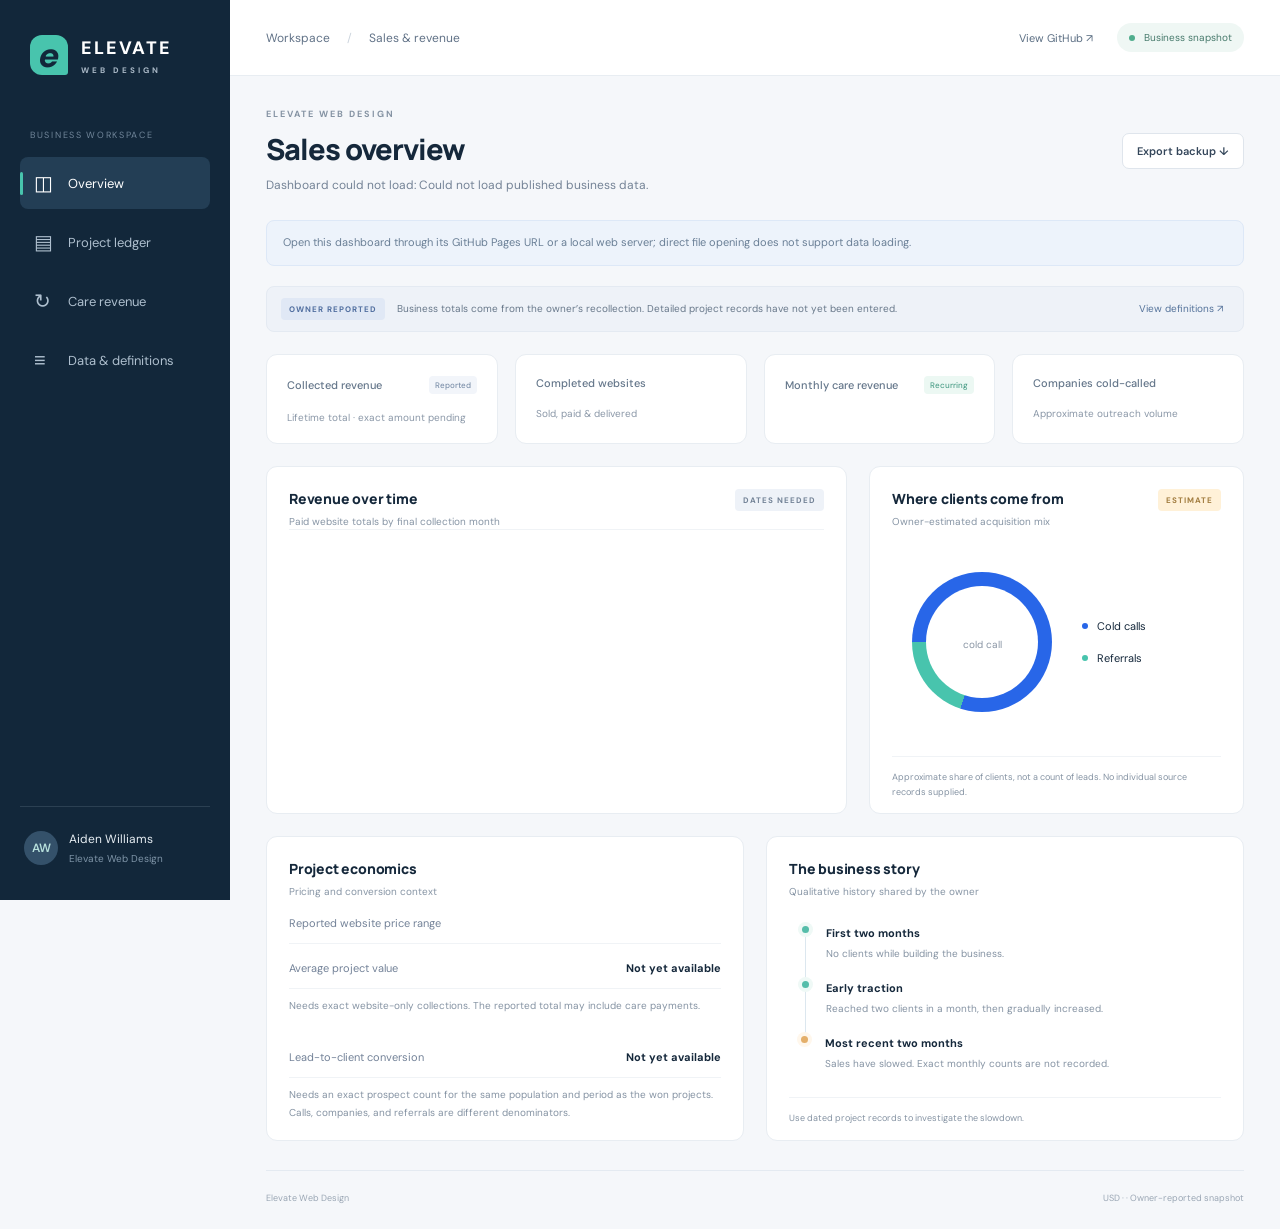
==== index.html @ 5a493f61 "Build Elevate sales dashboard with transparent business metrics" ====
<!doctype html>
<html lang="en"><head><meta charset="UTF-8"><meta name="viewport" content="width=device-width, initial-scale=1"><meta name="description" content="Elevate Web Design sales and revenue dashboard. Owner-reported business totals with a separate, locally stored project ledger."><title>Elevate — Sales & Revenue</title><link rel="stylesheet" href="styles.css"></head>
<body>
<aside class="sidebar"><a class="brand" href="#overview"><span class="brandmark">e</span><span>ELEVATE<small>WEB DESIGN</small></span></a><div class="workspace">BUSINESS WORKSPACE</div><nav aria-label="Dashboard navigation"><button class="nav active" data-page="overview"><span>◫</span> Overview</button><button class="nav" data-page="projects"><span>▤</span> Project ledger</button><button class="nav" data-page="care"><span>↻</span> Care revenue</button><button class="nav" data-page="method"><span>≡</span> Data & definitions</button></nav><div class="side-bottom"><div class="avatar">AW</div><div>Aiden Williams<small>Elevate Web Design</small></div></div></aside>
<main>
<header class="topbar"><span class="breadcrumb">Workspace <span>/</span> Sales & revenue</span><div class="top-actions"><a class="github" href="https://github.com/aidenwilliams888-123/elevate-sales-dashboard" target="_blank" rel="noopener">View GitHub ↗</a><span class="pill"><i></i> Business snapshot</span></div></header>
<div class="content"><div class="heading"><div><div class="eyebrow">ELEVATE WEB DESIGN</div><h1 id="page-title">Sales overview</h1><p id="page-subtitle">A clear view of the business you’re building.</p></div><div class="heading-actions"><span id="asof" class="date-label"></span><button class="button" id="export-backup">Export backup ↓</button></div></div>
<div id="storage-warning" class="notice" hidden></div><div id="local-banner" class="notice" hidden>Viewing your local edits. Other visitors still see the published business snapshot. Export a backup to keep or share your changes.</div>
<section id="overview" class="page">
<div class="evidence-strip"><span class="badge reported">OWNER REPORTED</span><span><span id="evidence-summary">Business totals come from the owner’s recollection. Detailed project records have not yet been entered.</span></span><button class="text-button" data-goto="method">View definitions ↗</button></div>
<div class="kpi-grid"><article class="kpi"><div class="kpi-label">Collected revenue <span class="tag">Reported</span></div><div class="kpi-value" id="reported-revenue"></div><div class="kpi-note">Lifetime total · exact amount pending</div></article><article class="kpi"><div class="kpi-label">Completed websites</div><div class="kpi-value" id="reported-projects"></div><div class="kpi-note">Sold, paid & delivered</div></article><article class="kpi"><div class="kpi-label">Monthly care revenue <span class="tag teal">Recurring</span></div><div class="kpi-value" id="mrr"></div><div class="kpi-note" id="care-note"></div></article><article class="kpi"><div class="kpi-label">Companies cold-called</div><div class="kpi-value" id="contacts"></div><div class="kpi-note">Approximate outreach volume</div></article></div>
<div class="overview-grid"><article class="panel trend-panel"><div class="panel-head"><div><h2>Revenue over time</h2><p>Paid website totals by final collection month</p></div><span class="badge" id="trend-badge">DATES NEEDED</span></div><div id="overview-trend"></div><div class="panel-foot" id="trend-foot"></div></article><article class="panel"><div class="panel-head"><div><h2>Where clients come from</h2><p>Owner-estimated acquisition mix</p></div><span class="badge estimated">ESTIMATE</span></div><div class="source-display"><div class="donut" id="donut"><div><strong id="cold-share"></strong><span>cold call</span></div></div><div class="legend"><div><i class="swatch blue"></i><span>Cold calls</span><strong id="cold-label"></strong></div><div><i class="swatch mint"></i><span>Referrals</span><strong id="ref-label"></strong></div></div></div><div class="panel-foot">Approximate share of clients, not a count of leads. No individual source records supplied.</div></article></div>
<div class="bottom-grid"><article class="panel"><div class="panel-head"><div><h2>Project economics</h2><p>Pricing and conversion context</p></div></div><div class="stat-row"><span>Reported website price range</span><strong id="price-range"></strong></div><div class="stat-row"><span>Average project value</span><strong>Not yet available</strong></div><p class="small-note">Needs exact website-only collections. The reported total may include care payments.</p><div class="stat-row"><span>Lead-to-client conversion</span><strong>Not yet available</strong></div><p class="small-note">Needs an exact prospect count for the same population and period as the won projects. Calls, companies, and referrals are different denominators.</p></article><article class="panel narrative"><div class="panel-head"><div><h2>The business story</h2><p>Qualitative history shared by the owner</p></div></div><div class="story"><div><span class="story-dot"></span><strong>First two months</strong><p>No clients while building the business.</p></div><div><span class="story-dot"></span><strong>Early traction</strong><p>Reached two clients in a month, then gradually increased.</p></div><div><span class="story-dot orange"></span><strong>Most recent two months</strong><p>Sales have slowed. Exact monthly counts are not recorded.</p></div></div><div class="panel-foot">Use dated project records to investigate the slowdown.</div></article></div>
</section>
<section id="projects" class="page" hidden><div class="notice">Your project ledger starts empty. Add real, anonymous records to unlock exact totals and trends. Entries are stored in this browser only.</div><div class="ledger-toolbar"><div class="filters"><label>Lead source<select id="source-filter"><option>All</option><option>Cold call</option><option>Referral</option><option>Other</option><option>Unknown</option></select></label><label>Collection year<select id="year-filter"><option>All</option></select></label></div><div><button class="button" id="export-csv">Export CSV ↓</button> <button class="button primary" id="add-project">+ Add project</button></div></div><div class="kpi-grid ledger-kpis"><article class="kpi"><div class="kpi-label">Entered projects</div><div class="kpi-value" id="ledger-count">0</div><div class="kpi-note">Current filters</div></article><article class="kpi"><div class="kpi-label">Website cash collected</div><div class="kpi-value" id="ledger-revenue">—</div><div class="kpi-note">Entered records only · excludes care</div></article><article class="kpi"><div class="kpi-label">Average entered project</div><div class="kpi-value" id="ledger-average">—</div><div class="kpi-note">Collected website revenue ÷ records</div></article><article class="kpi"><div class="kpi-label">Record coverage</div><div class="kpi-value" id="coverage">0 / 17</div><div class="kpi-note">All entered records / owner-reported sites</div></article></div><article class="panel"><div class="panel-head"><div><h2>Collection trend</h2><p>Entered records only · respects source and year filters</p></div></div><div id="ledger-trend"></div></article><article class="panel table-panel"><div class="panel-head"><div><h2>Completed project records</h2><p>One row per fully paid website · use anonymous labels</p></div><span id="record-count" class="badge">0 RECORDS</span></div><div class="table-scroll"><table><thead><tr><th>ID</th><th>Project</th><th>Collection date</th><th>Source</th><th class="number">Collected (USD)</th><th>Actions</th></tr></thead><tbody id="project-rows"></tbody></table></div><div id="empty-ledger" class="empty-ledger"><strong>Your actual records belong here.</strong><p>Start with a project you remember. Check its final payment date and amount before adding it.</p><button class="button primary" data-add>+ Add your first project</button></div></article></section>
<section id="care" class="page" hidden><div class="evidence-strip"><span class="badge reported">OWNER REPORTED</span><span><span id="care-evidence">Tenure is approximate; invoices and receipts have not been reconciled.</span></span></div><div class="kpi-grid"><article class="kpi"><div class="kpi-label">Active care customers</div><div class="kpi-value" id="care-customers"></div><div class="kpi-note">Reported active subscriptions</div></article><article class="kpi"><div class="kpi-label">Current monthly run rate</div><div class="kpi-value" id="care-mrr"></div><div class="kpi-note">Customers × monthly price</div></article><article class="kpi"><div class="kpi-label">Annualized run rate</div><div class="kpi-value" id="care-arr"></div><div class="kpi-note">Current MRR × 12 · not earned revenue</div></article><article class="kpi"><div class="kpi-label">Scheduled charges to date</div><div class="kpi-value" id="care-scheduled"></div><div class="kpi-note">Assumes stated months = billing periods</div></article></div><div class="bottom-grid"><article class="panel"><div class="panel-head"><div><h2>Care-plan cohorts</h2><p>Anonymous groups based on reported tenure</p></div></div><div class="table-scroll"><table><thead><tr><th>Group</th><th>Customers</th><th>Months</th><th class="number">Scheduled USD</th></tr></thead><tbody id="cohort-rows"></tbody></table></div><div class="panel-foot">No calendar start dates inferred. Scheduled = customers × reported months × monthly price, assuming no pauses, discounts, or missed billing periods.</div></article><article class="panel"><div class="panel-head"><div><h2>Recurring revenue, clearly defined</h2><p>Keep the run rate separate from collections</p></div></div><div class="definition"><h3>Monthly recurring revenue</h3><p>What current subscriptions would bill in one month at their stated price.</p><h3>Scheduled historical charges</h3><p>A calculation from your reported customer tenures. It is not proof of payments received.</p><h3>Cash collected</h3><p>Only payments actually received. Payment records are needed to confirm care collections and reconcile the lifetime total.</p></div></article></div></section>
<section id="method" class="page" hidden><div class="bottom-grid"><article class="panel"><div class="panel-head"><div><h2>Published baseline: what backs each number</h2><p>A transparent starting point for an interview</p></div></div><div class="definition"><h3>Owner-reported totals</h3><p>17 paid and completed sites, $26,000+ collected, $1,200–$2,000 website prices, and roughly over 1,000 companies called. These are recollections, not independently verified records.</p><h3>Owner estimates</h3><p>The approximate 80% cold-call / 20% referral mix is a share of clients. It does not establish exact counts or channel conversion rates.</p><h3>Calculated care metrics</h3><p>5 × $50 = $250/month; $250 × 12 = $3,000 annualized. (2 × 5 + 2 × 4 + 1 × 3) × $50 = $1,050 scheduled charges under the stated tenure convention.</p><h3>Missing details remain missing</h3><p>No invented client records, monthly revenue, exact average project value, or conversion rate. The ledger is an entry tool for reconstructing actual history.</p></div></article><article class="panel"><div class="panel-head"><div><h2>Your data, your copy</h2><p>No account, backend, or automatic CRM connection</p></div></div><div class="definition"><p>The published page contains only the approved aggregate snapshot. Project entries and edits save locally in this browser; they do not update GitHub or anyone else’s dashboard.</p><p>Export a JSON backup before clearing browser storage. Import it on another device to continue. A backup replaces the local copy only after validation.</p><p>Keep client names and payment details out of public commits. The GitHub README explains how to publish an updated anonymous snapshot.</p></div><div class="data-actions"><button class="button" id="import-button">Import JSON backup ↑</button><input type="file" id="import-file" accept=".json,application/json" hidden><button class="button" id="edit-snapshot">Edit business totals</button><button class="button" id="reset-button">Reset this browser</button></div></article></div><article class="panel interview"><span class="badge">INTERVIEW NOTES</span><h2>Explain what you built—and what the data supports.</h2><p>“This browser dashboard separates my reported business totals from detailed records. The current care plans calculate to $250 per month. I left historical trends and exact conversion unavailable until I reconstruct the underlying records. The project ledger then calculates cash collections, average project value, and monthly trends from those entries.”</p><p>This is a browser dashboard, not Power BI. The repository includes SQL reconciliation and a Power BI data model guide for building a native version later. Describe only the tools and work you have actually used.</p></article></section>
<footer>Elevate Web Design <span>USD · <span id="footer-date"></span> · Owner-reported snapshot</span></footer></div>
</main>
<dialog id="project-dialog"><form id="project-form"><div class="modal-head"><div><div class="eyebrow">ACTUAL PROJECT RECORD</div><h2 id="form-title">Add a completed website</h2></div><button type="button" class="icon-button" data-close="project-dialog" aria-label="Close project form">×</button></div><p class="small-note">Enter a fully paid project. Use its final collection date; installment-level cash timing needs a separate payment ledger.</p><label>Project ID<input name="id" required maxlength="80" placeholder="For example: EW-001"></label><label>Anonymous project label<input name="label" required maxlength="100" placeholder="For example: Local service website"></label><div class="form-grid"><label>Total website cash collected (USD)<input name="amount" type="number" min="0" max="1000000000" step="0.01" required></label><label>Final collection date<input name="date" type="date" required></label></div><label>Acquisition source<select name="source"><option>Cold call</option><option>Referral</option><option>Other</option><option>Unknown</option></select></label><p id="project-error" class="error" role="alert"></p><div class="modal-actions"><button type="button" class="button" data-close="project-dialog">Cancel</button><button type="submit" class="button primary">Save project</button></div></form></dialog>
<dialog id="snapshot-dialog"><form id="snapshot-form"><div class="modal-head"><h2>Edit reported business totals</h2><button type="button" class="icon-button" data-close="snapshot-dialog" aria-label="Close totals form">×</button></div><p class="small-note">Local edits only. Update the GitHub snapshot separately to publish them.</p><label>Snapshot date<input name="asOf" type="date" required></label><div class="form-grid"><label>Completed websites<input name="completedProjects" type="number" min="0" step="1" required></label><label>Reported collections lower bound (USD)<input name="collectedRevenueLowerBound" type="number" min="0" step="0.01" required></label><label>Lowest website price (USD)<input name="projectPriceMin" type="number" min="0" step="0.01" required></label><label>Highest website price (USD)<input name="projectPriceMax" type="number" min="0" step="0.01" required></label><label>Approx. companies called, lower bound<input name="coldCalledCompaniesLowerBound" type="number" min="0" step="1" required></label><label>Estimated clients from cold calls (%)<input name="coldShare" type="number" min="0" max="100" step="0.1" required></label><label>Monthly care price (USD)<input name="careMonthlyPrice" type="number" min="0" step="0.01" required></label></div><label>Care cohorts, one per line: customer count, months<textarea name="cohorts" rows="3" required></textarea></label><p id="snapshot-error" class="error" role="alert"></p><div class="modal-actions"><button type="button" class="button" data-close="snapshot-dialog">Cancel</button><button class="button primary" type="submit">Save locally</button></div></form></dialog>
<dialog id="confirm-dialog"><div class="modal-head"><h2 id="confirm-title"></h2></div><p id="confirm-description"></p><div class="modal-actions"><button class="button" id="confirm-cancel">Cancel</button><button class="button primary" id="confirm-ok">Continue</button></div></dialog>
<div id="toast" class="toast" role="status" hidden></div><script type="module" src="app.js"></script></body></html>
---- styles.css ----
@import url('https://fonts.googleapis.com/css2?family=DM+Sans:wght@400;500;600;700&family=Manrope:wght@400;500;600;700;800&display=swap');
:root{--ink:#15283b;--muted:#748396;--blue:#2866e8;--teal:#48c4ad;--line:#e8edf2;--bg:#f5f7fa}*{box-sizing:border-box}body{margin:0;background:var(--bg);color:var(--ink);font-family:'DM Sans',Arial,sans-serif;font-size:14px}button,input,select,textarea{font:inherit}button,a,input,select,textarea{outline-offset:4px}button{cursor:pointer}a{color:inherit;text-decoration:none}button{transition:background .15s,transform .15s}button:hover{filter:brightness(.97)}[hidden]{display:none!important}.sidebar{position:fixed;inset:0 auto 0 0;width:230px;background:#12273a;color:#afbdc9;padding:35px 20px;display:flex;flex-direction:column}.brand{display:flex;align-items:center;gap:13px;color:white;font-size:18px;letter-spacing:2px;font-weight:800;padding:0 10px}.brandmark{width:38px;height:40px;background:#48c4ad;border-radius:12px 12px 3px 12px;display:grid;place-items:center;font-size:35px;font-style:italic;line-height:1;color:#12273a;letter-spacing:-3px;padding-right:4px}.brand small{display:block;font-size:8px;letter-spacing:3px;color:#a8b7c5;margin-top:5px}.workspace{font-size:9px;letter-spacing:1.7px;margin:54px 10px 16px;color:#71869a}.nav{display:flex;gap:12px;align-items:center;width:100%;border:0;text-align:left;background:none;color:#aebfce;border-radius:8px;padding:13px 14px;font-size:13px;margin-bottom:7px}.nav span{font-size:20px;width:22px}.nav.active{background:#233e55;color:#fff}.nav.active:before{content:'';position:absolute;width:3px;height:23px;border-radius:3px;background:var(--teal);left:20px}.side-bottom{margin-top:auto;border-top:1px solid #2b4052;padding:24px 4px 0;display:flex;gap:11px;align-items:center;color:#e6edf2;font-size:12px}.side-bottom small{display:block;color:#7f95a8;font-size:10px;margin-top:5px}.avatar{background:#34516a;color:#b6dfdb;border-radius:50%;width:34px;height:34px;display:grid;place-items:center;font-weight:600}main{margin-left:230px}.topbar{height:76px;background:#fff;border-bottom:1px solid var(--line);padding:0 36px;display:flex;align-items:center;justify-content:space-between}.breadcrumb{font-size:12px;color:#617287}.breadcrumb span{margin:0 14px;color:#ccd4dd}.top-actions{display:flex;align-items:center;gap:24px}.github{font-size:11px;color:#5b6e83}.pill{font-size:10px;background:#eff7f4;padding:8px 12px;border-radius:20px;color:#477a6c}.pill i{display:inline-block;width:6px;height:6px;background:#50ad8d;border-radius:50%;margin-right:6px}.content{max-width:1600px;margin:auto;padding:32px 36px 0}.heading{display:flex;align-items:center;justify-content:space-between;margin-bottom:27px;gap:20px}.eyebrow{font-size:9px;font-weight:700;letter-spacing:2px;color:#8593a3;margin-bottom:9px}h1,h2,h3{font-family:Manrope,Arial,sans-serif;margin:0}h1{font-size:29px;letter-spacing:-1px;font-weight:800}.heading p{margin:8px 0 0;color:var(--muted);font-size:12px}.heading-actions{display:flex;gap:15px;align-items:center}.date-label{font-size:10px;color:#7f8da0}.button{border:1px solid #dfe5ec;border-radius:7px;background:#fff;color:#34465a;font-size:11px;font-weight:600;padding:10px 14px;white-space:nowrap}.button.primary{background:var(--blue);color:#fff;border-color:var(--blue)}.evidence-strip{display:flex;align-items:center;gap:12px;margin-bottom:22px;padding:11px 14px;background:#eef2f8;border:1px solid #e4eaf2;border-radius:8px;color:#68788a;font-size:10px}.badge{font-size:8px;font-weight:700;letter-spacing:1px;white-space:nowrap;background:#eef2f8;padding:6px 8px;border-radius:4px;color:#728296}.reported{background:#e0e8f5;color:#506e9f}.estimated{background:#fff1d8;color:#a17c3f}.text-button{border:0;background:none;color:#54729a;font-size:10px;white-space:nowrap;margin-left:auto}.kpi-grid{display:grid;grid-template-columns:repeat(4,minmax(0,1fr));gap:17px;margin-bottom:22px}.kpi{background:#fff;border:1px solid var(--line);border-radius:11px;padding:21px 20px 18px;min-width:0}.kpi-label{color:#64768a;font-size:11px;font-weight:500;display:flex;align-items:center;justify-content:space-between;gap:6px}.tag{background:#f2f5fa;color:#7b8fa9;font-size:8px;padding:4px 6px;border-radius:4px}.tag.teal{background:#ecf8f3;color:#4e9f89}.kpi-value{font-family:Manrope,Arial,sans-serif;font-size:32px;font-weight:800;letter-spacing:-1px;margin:16px 0 9px;line-height:1.2}.kpi-note{color:#8a97a7;font-size:10px;line-height:1.5}.overview-grid{display:grid;grid-template-columns:1.55fr 1fr;gap:22px;margin-bottom:22px}.bottom-grid{display:grid;grid-template-columns:1fr 1fr;gap:22px;margin-bottom:22px}.panel{background:#fff;border:1px solid var(--line);border-radius:11px;overflow:hidden;margin-bottom:22px}.overview-grid .panel,.bottom-grid .panel{margin-bottom:0}.panel-head{padding:22px 22px 0;display:flex;align-items:flex-start;justify-content:space-between;gap:10px}h2{font-size:14px;font-weight:800;letter-spacing:-.2px}.panel-head p{font-size:10px;color:#8694a4;margin:6px 0 0;line-height:1.5}.panel-foot{font-size:9px;color:#8593a3;line-height:1.7;border-top:1px solid #f0f3f6;margin:0 22px;padding:13px 0}.trend-empty{margin:20px 22px 18px;min-height:170px;border-radius:7px;border:1px dashed #dfe7ee;display:flex;flex-direction:column;align-items:center;justify-content:center;text-align:center;background:repeating-linear-gradient(0deg,#fbfcfe,#fbfcfe 41px,#f0f3f7 42px,#fbfcfe 43px);padding:25px}.chart-symbol{font-size:25px;color:#a5bad3;background:#edf3fb;border:1px solid #e0eaf6;border-radius:8px;width:44px;height:40px;display:grid;place-items:center;margin-bottom:13px}.trend-empty strong{font-size:12px;font-weight:600}.trend-empty p{max-width:320px;line-height:1.7;font-size:10px;color:#8a99aa;margin:8px 0 10px}.source-display{display:flex;align-items:center;justify-content:center;gap:30px;min-height:227px;padding:15px 22px}.donut{width:140px;height:140px;border-radius:50%;display:grid;place-items:center;background:conic-gradient(var(--blue) 0 80%,var(--teal) 80% 100%);transform:rotate(-90deg)}.donut>div{width:112px;height:112px;border-radius:50%;background:#fff;display:flex;flex-direction:column;align-items:center;justify-content:center;transform:rotate(90deg)}.donut strong{font-family:Manrope,Arial,sans-serif;font-size:27px;letter-spacing:-1px}.donut span{font-size:10px;color:#8995a4;margin-top:4px}.legend{min-width:120px;font-size:11px}.legend>div{display:grid;grid-template-columns:7px 1fr auto;gap:8px;align-items:center;margin:18px 0}.legend strong{margin-left:10px;font-size:11px}.swatch{display:block;width:6px;height:6px;border-radius:50%}.blue{background:var(--blue)}.mint{background:var(--teal)}.stat-row{display:flex;justify-content:space-between;align-items:center;gap:15px;margin:0 22px;padding:17px 0 13px;border-bottom:1px solid #f0f3f6;font-size:11px}.stat-row:first-of-type{margin-top:13px}.stat-row span{color:#738298}.stat-row strong{font-size:11px;white-space:nowrap}.small-note{font-size:10px;line-height:1.8;color:#8593a3;margin:8px 22px 18px}.story{padding:24px 24px 9px 38px}.story>div{position:relative;padding:0 0 16px 20px;border-left:1px solid #dce7ef}.story>div:last-child{border:0}.story-dot{position:absolute;left:-4px;top:3px;width:7px;height:7px;border-radius:50%;background:#56bdaa;box-shadow:0 0 0 4px #eff9f6}.story-dot.orange{background:#e4af6a;box-shadow:0 0 0 4px #fff7ec}.story strong{font-size:11px}.story p{font-size:10px;color:#8593a3;line-height:1.6;margin:5px 0 0}footer{display:flex;justify-content:space-between;gap:15px;font-size:9px;color:#9aa6b4;border-top:1px solid #e4eaf1;padding:21px 0 25px;margin-top:29px}.notice{font-size:11px;line-height:1.8;color:#6a7f96;background:#edf3fb;border:1px solid #dde8f7;padding:12px 16px;border-radius:8px;margin-bottom:20px}.ledger-toolbar{display:flex;justify-content:space-between;align-items:flex-end;gap:20px;margin-bottom:20px}.filters{display:flex;gap:12px}label{display:block;font-size:11px;color:#63758a;margin:0 0 16px}input,select,textarea{display:block;border:1px solid #dce3ec;border-radius:6px;background:#fff;color:#23384c;padding:10px 11px;width:100%;margin-top:7px;font-size:12px}textarea{resize:vertical}.filters label{margin:0;min-width:130px}.filters select{padding:8px 30px 8px 10px}.table-scroll{overflow:auto}table{border-collapse:collapse;width:100%;text-align:left;font-size:11px}th{font-size:9px;letter-spacing:.4px;font-weight:600;color:#8292a4;background:#f8fafc;padding:13px 22px;white-space:nowrap}td{padding:15px 22px;border-bottom:1px solid var(--line);white-space:nowrap}td.number,th.number{text-align:right}.table-panel table{margin-top:20px}.empty-ledger{text-align:center;padding:35px 20px 40px}.empty-ledger strong{font-size:13px}.empty-ledger p{font-size:11px;color:var(--muted);margin:10px auto 20px;max-width:450px;line-height:1.7}.row-button{background:none;border:0;color:#57759b;font-size:10px;padding:4px}.row-button.remove{color:#a66e6e}.definition{padding:8px 22px 14px}.definition h3{font-size:11px;margin-top:18px}.definition p{font-size:11px;color:#7b8c9d;line-height:1.9;margin:7px 0 12px}.data-actions{display:flex;flex-wrap:wrap;gap:9px;padding:0 22px 22px}.interview{padding:24px}.interview h2{margin-top:15px}.interview p{font-size:12px;color:#72849a;line-height:1.9;max-width:950px}.chart{padding:20px 22px 15px}.chart svg{width:100%;height:210px;display:block}.chart-notice{font-size:9px;color:#8796a6;margin-top:8px}.chart-label{fill:#8492a3;font-size:10px;font-family:Arial,sans-serif}dialog{border:1px solid var(--line);border-radius:13px;padding:26px;max-width:580px;width:calc(100% - 32px);color:var(--ink);box-shadow:0 20px 80px #10203033}dialog::backdrop{background:#0e253988;backdrop-filter:blur(3px)}.modal-head{display:flex;align-items:flex-start;justify-content:space-between;gap:15px;margin-bottom:18px}.modal-head h2{font-size:19px}.icon-button{background:none;border:0;font-size:25px;color:#8392a3;padding:0 3px}.form-grid{display:grid;grid-template-columns:1fr 1fr;gap:15px}.modal-actions{display:flex;gap:10px;justify-content:flex-end;margin-top:20px}.error{color:#b34d4d;font-size:11px;line-height:1.6}.toast{position:fixed;bottom:24px;left:50%;transform:translateX(-50%);z-index:10;max-width:90vw;background:#152c40;color:#fff;padding:13px 20px;border-radius:8px;font-size:12px;box-shadow:0 6px 30px #12273a22}#confirm-description{font-size:12px;color:var(--muted);line-height:1.8}
@media(min-width:1500px){.content{padding-left:45px;padding-right:45px}.kpi-value{font-size:38px}.source-display{gap:45px}.donut{width:154px;height:154px}.donut>div{width:126px;height:126px}}
@media(max-width:1200px){.sidebar{width:195px;padding-left:13px;padding-right:13px}.nav.active:before{left:13px}main{margin-left:195px}.content{padding:26px 24px 0}.topbar{padding:0 24px}.kpi{padding:18px 15px}.kpi-value{font-size:27px}.source-display{gap:15px}.donut{width:120px;height:120px;flex-shrink:0}.donut>div{width:96px;height:96px}.legend{min-width:100px;font-size:10px}.heading-actions{flex-direction:column;align-items:flex-end;gap:9px}.evidence-strip{line-height:1.6}.tag{display:none}}
@media(max-width:950px){.sidebar{width:175px}.brand{font-size:15px;gap:8px;padding:0 3px}.brandmark{width:32px;height:34px}.nav{font-size:11px;padding:12px 9px;gap:6px}.workspace{font-size:8px;margin-left:4px}main{margin-left:175px}.kpi-grid{grid-template-columns:repeat(2,minmax(0,1fr))}.overview-grid,.bottom-grid{grid-template-columns:1fr}.source-display{min-height:205px;gap:45px}.heading h1{font-size:25px}.top-actions{gap:12px}.github{font-size:10px}.pill{display:none}}
@media(max-width:620px){.sidebar{position:static;width:auto;padding:16px;flex-direction:row;flex-wrap:wrap;gap:18px;align-items:center}.brand{font-size:13px}.brand small{font-size:7px}.brandmark{width:29px;height:30px;font-size:29px}.workspace,.side-bottom{display:none}.sidebar nav{display:grid;grid-template-columns:repeat(4,1fr);width:100%;gap:5px}.nav{display:block;text-align:center;margin:0;padding:9px 3px;font-size:9px}.nav span{display:none}.nav.active:before{display:none}main{margin:0}.topbar{height:48px;padding:0 16px}.breadcrumb{font-size:10px}.github{font-size:9px}.content{padding:22px 16px 0}.heading{align-items:flex-start;margin-bottom:19px;gap:10px}.heading h1{font-size:24px}.heading p{font-size:10px;max-width:180px;line-height:1.6}.eyebrow{font-size:8px}.heading-actions{gap:7px}.date-label{font-size:8px}.heading-actions .button{font-size:9px;padding:8px}.evidence-strip{flex-wrap:wrap;gap:8px;padding:11px;font-size:9px}.evidence-strip .text-button{margin-left:0}.kpi-grid{gap:10px}.kpi{padding:16px 12px}.kpi-label{font-size:10px}.kpi-value{font-size:28px;margin-top:13px}.kpi-note{font-size:9px}.panel-head{padding:19px 17px 0}.panel-head h2{font-size:13px}.panel-head p{font-size:9px}.panel-foot{margin:0 17px;font-size:9px}.source-display{gap:30px}.ledger-toolbar{align-items:stretch;flex-direction:column;gap:15px}.filters{width:100%}.filters label{width:50%;min-width:0}.form-grid{grid-template-columns:1fr;gap:0}.stat-row{margin:0 17px;font-size:10px}.stat-row strong{font-size:10px}.small-note{margin-left:17px;margin-right:17px}footer{font-size:8px;line-height:1.6}footer span{max-width:160px;text-align:right}.chart svg{height:190px}.notice{font-size:10px}}
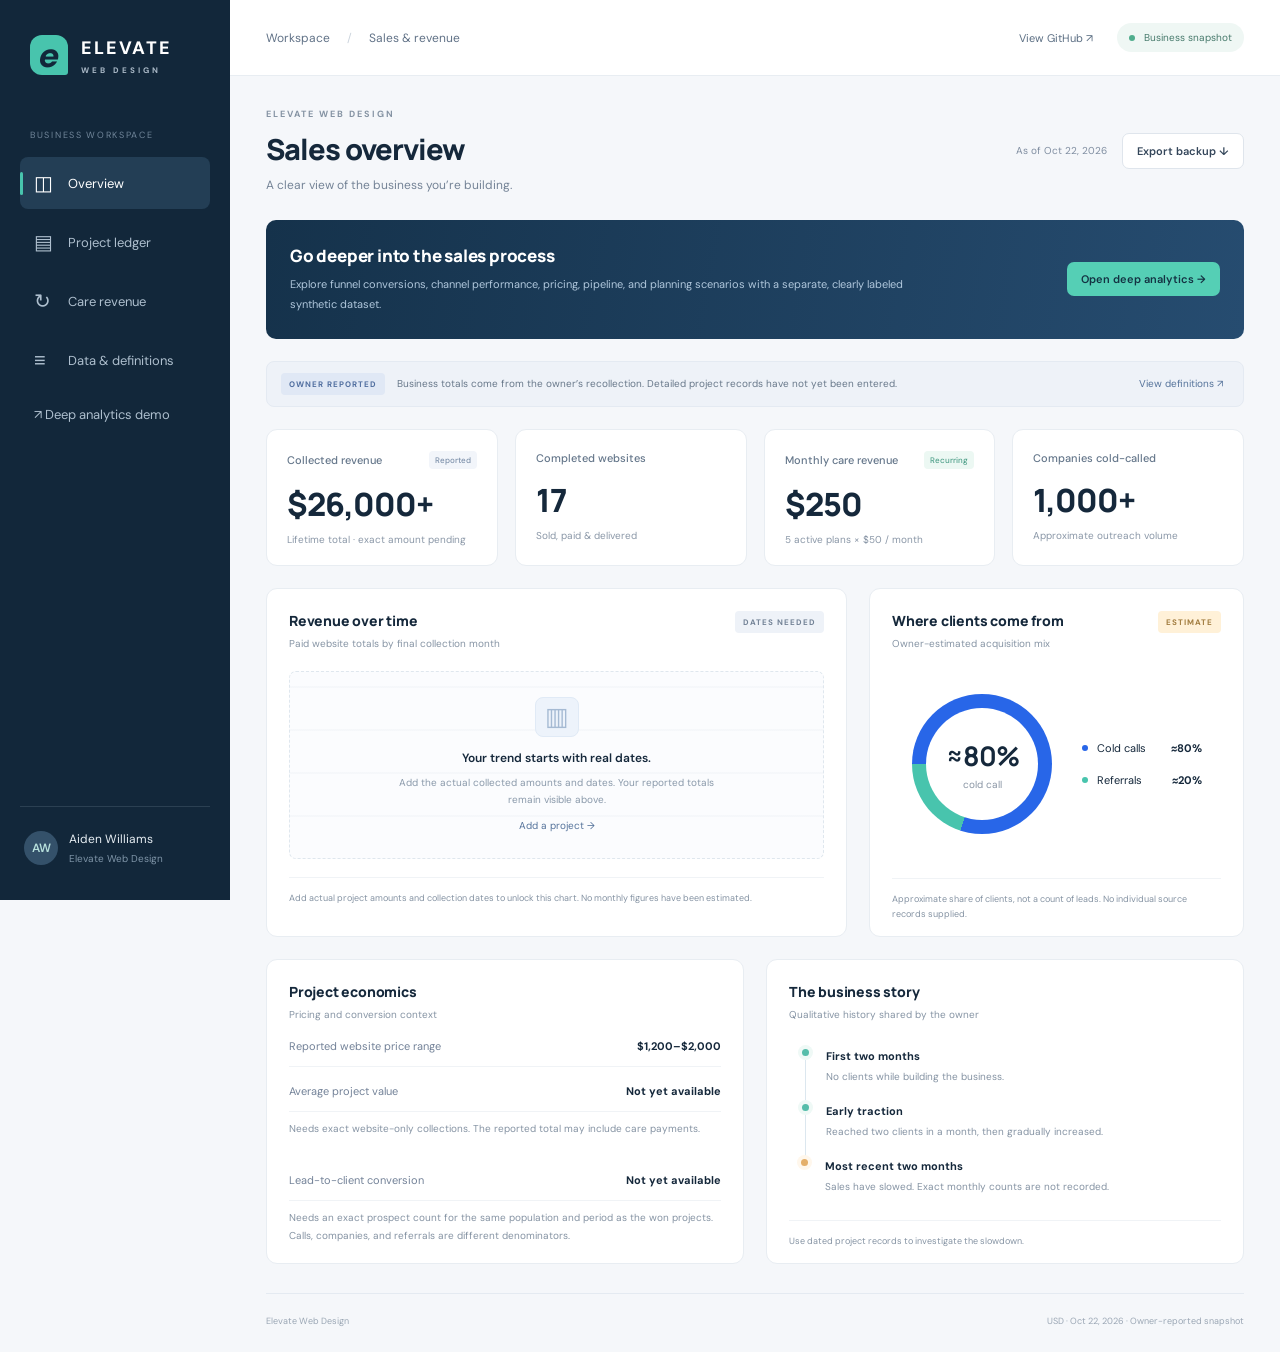
==== commit 9e66ab22: "Add deep analytics demo: funnel conversions, channel trends, pipeline and scenarios" ====
--- a/index.html
+++ b/index.html
@@ -1,12 +1,12 @@
 <!doctype html>
-<html lang="en"><head><meta charset="UTF-8"><meta name="viewport" content="width=device-width, initial-scale=1"><meta name="description" content="Elevate Web Design sales and revenue dashboard. Owner-reported business totals with a separate, locally stored project ledger."><title>Elevate — Sales & Revenue</title><link rel="stylesheet" href="styles.css"></head>
+<html lang="en"><head><meta charset="UTF-8"><meta name="viewport" content="width=device-width, initial-scale=1"><meta name="description" content="Elevate Web Design sales and revenue dashboard. Owner-reported business totals with a separate, locally stored project ledger."><title>Elevate — Sales & Revenue</title><link rel="stylesheet" href="styles.css"><link rel="stylesheet" href="analytics.css"></head>
 <body>
-<aside class="sidebar"><a class="brand" href="#overview"><span class="brandmark">e</span><span>ELEVATE<small>WEB DESIGN</small></span></a><div class="workspace">BUSINESS WORKSPACE</div><nav aria-label="Dashboard navigation"><button class="nav active" data-page="overview"><span>◫</span> Overview</button><button class="nav" data-page="projects"><span>▤</span> Project ledger</button><button class="nav" data-page="care"><span>↻</span> Care revenue</button><button class="nav" data-page="method"><span>≡</span> Data & definitions</button></nav><div class="side-bottom"><div class="avatar">AW</div><div>Aiden Williams<small>Elevate Web Design</small></div></div></aside>
+<aside class="sidebar"><a class="brand" href="#overview"><span class="brandmark">e</span><span>ELEVATE<small>WEB DESIGN</small></span></a><div class="workspace">BUSINESS WORKSPACE</div><nav aria-label="Dashboard navigation"><button class="nav active" data-page="overview"><span>◫</span> Overview</button><button class="nav" data-page="projects"><span>▤</span> Project ledger</button><button class="nav" data-page="care"><span>↻</span> Care revenue</button><button class="nav" data-page="method"><span>≡</span> Data & definitions</button><a class="nav" href="analytics.html">↗ Deep analytics demo</a></nav><div class="side-bottom"><div class="avatar">AW</div><div>Aiden Williams<small>Elevate Web Design</small></div></div></aside>
 <main>
 <header class="topbar"><span class="breadcrumb">Workspace <span>/</span> Sales & revenue</span><div class="top-actions"><a class="github" href="https://github.com/aidenwilliams888-123/elevate-sales-dashboard" target="_blank" rel="noopener">View GitHub ↗</a><span class="pill"><i></i> Business snapshot</span></div></header>
 <div class="content"><div class="heading"><div><div class="eyebrow">ELEVATE WEB DESIGN</div><h1 id="page-title">Sales overview</h1><p id="page-subtitle">A clear view of the business you’re building.</p></div><div class="heading-actions"><span id="asof" class="date-label"></span><button class="button" id="export-backup">Export backup ↓</button></div></div>
 <div id="storage-warning" class="notice" hidden></div><div id="local-banner" class="notice" hidden>Viewing your local edits. Other visitors still see the published business snapshot. Export a backup to keep or share your changes.</div>
-<section id="overview" class="page">
+<section id="overview" class="page"><div class="analytics-launch"><div><h2>Go deeper into the sales process</h2><p>Explore funnel conversions, channel performance, pricing, pipeline, and planning scenarios with a separate, clearly labeled synthetic dataset.</p></div><a class="button" href="analytics.html">Open deep analytics →</a></div>
 <div class="evidence-strip"><span class="badge reported">OWNER REPORTED</span><span><span id="evidence-summary">Business totals come from the owner’s recollection. Detailed project records have not yet been entered.</span></span><button class="text-button" data-goto="method">View definitions ↗</button></div>
 <div class="kpi-grid"><article class="kpi"><div class="kpi-label">Collected revenue <span class="tag">Reported</span></div><div class="kpi-value" id="reported-revenue"></div><div class="kpi-note">Lifetime total · exact amount pending</div></article><article class="kpi"><div class="kpi-label">Completed websites</div><div class="kpi-value" id="reported-projects"></div><div class="kpi-note">Sold, paid & delivered</div></article><article class="kpi"><div class="kpi-label">Monthly care revenue <span class="tag teal">Recurring</span></div><div class="kpi-value" id="mrr"></div><div class="kpi-note" id="care-note"></div></article><article class="kpi"><div class="kpi-label">Companies cold-called</div><div class="kpi-value" id="contacts"></div><div class="kpi-note">Approximate outreach volume</div></article></div>
 <div class="overview-grid"><article class="panel trend-panel"><div class="panel-head"><div><h2>Revenue over time</h2><p>Paid website totals by final collection month</p></div><span class="badge" id="trend-badge">DATES NEEDED</span></div><div id="overview-trend"></div><div class="panel-foot" id="trend-foot"></div></article><article class="panel"><div class="panel-head"><div><h2>Where clients come from</h2><p>Owner-estimated acquisition mix</p></div><span class="badge estimated">ESTIMATE</span></div><div class="source-display"><div class="donut" id="donut"><div><strong id="cold-share"></strong><span>cold call</span></div></div><div class="legend"><div><i class="swatch blue"></i><span>Cold calls</span><strong id="cold-label"></strong></div><div><i class="swatch mint"></i><span>Referrals</span><strong id="ref-label"></strong></div></div></div><div class="panel-foot">Approximate share of clients, not a count of leads. No individual source records supplied.</div></article></div>
--- a/analytics.css
+++ b/analytics.css
@@ -0,0 +1,6 @@
+.demo-banner{background:#fff3db;border:1px solid #f0d59f;border-radius:9px;padding:14px 17px;display:flex;gap:18px;align-items:center;margin-bottom:20px;color:#8a632b;font-size:11px;line-height:1.7}.demo-banner strong{min-width:125px;letter-spacing:1px;font-size:10px}.analytics-toolbar{display:flex;justify-content:space-between;gap:20px;align-items:center;margin-bottom:18px}.analytics-toolbar .filters{align-items:center;gap:10px;flex-wrap:wrap}.analytics-toolbar label{margin:0;min-width:0;font-size:10px}.analytics-toolbar select{width:auto;margin:0;min-width:110px;font-size:11px}.analytics-toolbar>div:last-child{white-space:nowrap;display:flex;align-items:center;gap:8px}#selection-count{font-size:10px;color:#73869b;margin-right:9px}.analysis-page .kpi-grid{grid-template-columns:repeat(4,minmax(0,1fr))}.analysis-page .kpi-value{font-size:28px}.analysis-page .kpi-label{font-size:10px}.demo-chart{padding:20px 22px 15px;min-height:230px}.demo-chart svg{display:block;width:100%;height:205px}.mini-bars{display:flex;flex-direction:column;gap:17px;padding:8px 0}.mini-row{display:grid;grid-template-columns:108px 1fr 64px;gap:12px;align-items:center;font-size:10px;color:#6b7f94}.mini-track{height:12px;background:#f0f4fa;border-radius:3px;overflow:hidden}.mini-track i{display:block;height:100%;background:#2866e8;border-radius:3px}.mini-row strong{color:#243e59;text-align:right}.funnel-bars{padding:25px 22px}.funnel-step{display:grid;grid-template-columns:90px 1fr 55px;gap:12px;align-items:center;margin-bottom:15px;font-size:11px}.funnel-track{background:#f0f4fa;border-radius:4px;height:28px;overflow:hidden}.funnel-track i{display:block;min-width:3px;height:100%;background:#2866e8;border-radius:4px}.funnel-step strong{text-align:right}.insights{display:grid;grid-template-columns:repeat(3,1fr);gap:15px;margin-bottom:22px}.insight{border:1px solid #dce8f5;border-radius:9px;background:#eef5fc;padding:18px;font-size:11px;line-height:1.8;color:#6a8096}.insight strong{display:block;color:#284963;font-size:12px;margin-bottom:7px}.pagination{padding:15px 22px;display:flex;align-items:center;justify-content:flex-end;gap:10px;font-size:10px;color:#75889b}.pagination span{margin-right:auto}.pagination button:disabled{opacity:.4;cursor:default}.search-label{font-size:9px;margin:0}.search-label input{padding:7px 9px;width:140px}.scenario-grid{display:grid;grid-template-columns:1.1fr 1fr;gap:22px}.scenario-form{padding:23px}.scenario-form input{font-size:12px}.scenario-kpis{display:grid;grid-template-columns:1fr 1fr;gap:15px;margin-bottom:22px}.scenario-kpis .kpi-value{font-size:25px}.scenario-actions{display:flex;gap:8px;flex-wrap:wrap}.highlight-cell{background:#eaf6f2;color:#277564;font-weight:700}.metric-note{margin-top:8px;color:#8996a5;font-size:9px;line-height:1.7}.status-overdue{background:#fff0e9;color:#b5774b;padding:4px 7px;border-radius:4px;font-size:9px}.status-upcoming{background:#edf7f1;color:#578970;padding:4px 7px;border-radius:4px;font-size:9px}.business-link{margin-top:20px;border-top:1px solid #34495b;border-radius:0;padding-top:20px}.analytics-launch{background:linear-gradient(100deg,#15324b,#264c70);border-radius:10px;padding:24px;color:white;display:flex;align-items:center;justify-content:space-between;gap:20px;margin-bottom:22px}.analytics-launch h2{font-size:17px}.analytics-launch p{font-size:11px;color:#b0c7dc;line-height:1.8;margin:8px 0 0;max-width:650px}.analytics-launch .button{background:#55cfb5;color:#143343;border:0}.no-data{text-align:center;padding:70px 20px;color:#7e8fa1;font-size:12px}.scenario-form label{margin-bottom:14px}.scenario-form .form-grid{gap:0 15px}
+@media(max-width:1150px){.analytics-toolbar{align-items:flex-start;flex-direction:column;gap:12px}.analytics-toolbar>div:last-child{width:100%}.scenario-grid{grid-template-columns:1fr}.analysis-page .kpi-value{font-size:26px}}
+@media(max-width:850px){.analysis-page .kpi-grid{grid-template-columns:repeat(2,minmax(0,1fr))}.insights{grid-template-columns:1fr}.demo-banner{flex-direction:column;align-items:flex-start;gap:6px}.analytics-launch{align-items:flex-start;flex-direction:column}}
+@media(max-width:620px){.sidebar nav{grid-template-columns:1fr 1fr}.business-link{margin:0;padding:10px;grid-column:1/-1;border-top:1px solid #34495b}.heading{flex-direction:column}.heading p{max-width:none}.analytics-toolbar .filters{display:grid;grid-template-columns:110px 1fr;width:100%}.analytics-toolbar select{width:100%}.analytics-toolbar>div:last-child{flex-wrap:wrap;white-space:normal}.demo-banner{font-size:10px}#selection-count{width:100%;margin-bottom:3px}.funnel-step{grid-template-columns:70px 1fr 42px;font-size:10px}.mini-row{grid-template-columns:90px 1fr 60px}.scenario-kpis{gap:10px}.analysis-page .kpi-value{font-size:25px}}
+
+.demo-banner{position:sticky;top:0;z-index:5;box-shadow:0 3px 12px #22364b08}
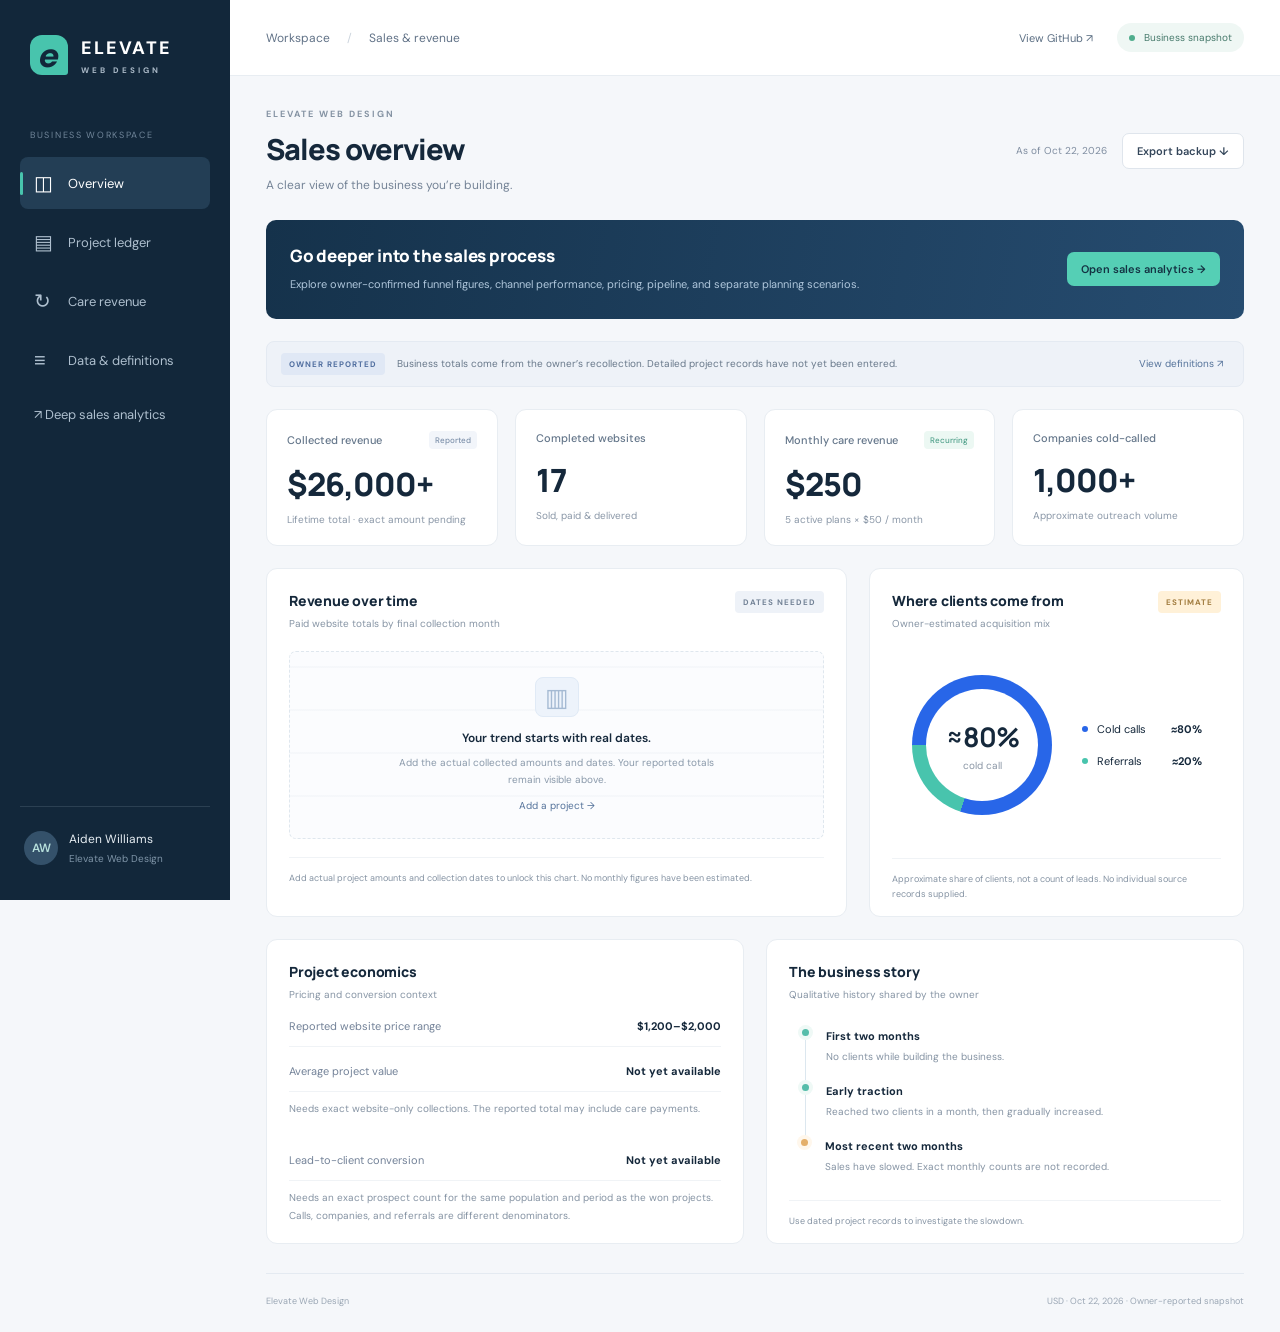
==== commit 60001cd6: "Label figures owner-confirmed and preserve reconstructed-record provenance" ====
--- a/index.html
+++ b/index.html
@@ -1,12 +1,12 @@
 <!doctype html>
 <html lang="en"><head><meta charset="UTF-8"><meta name="viewport" content="width=device-width, initial-scale=1"><meta name="description" content="Elevate Web Design sales and revenue dashboard. Owner-reported business totals with a separate, locally stored project ledger."><title>Elevate — Sales & Revenue</title><link rel="stylesheet" href="styles.css"><link rel="stylesheet" href="analytics.css"></head>
 <body>
-<aside class="sidebar"><a class="brand" href="#overview"><span class="brandmark">e</span><span>ELEVATE<small>WEB DESIGN</small></span></a><div class="workspace">BUSINESS WORKSPACE</div><nav aria-label="Dashboard navigation"><button class="nav active" data-page="overview"><span>◫</span> Overview</button><button class="nav" data-page="projects"><span>▤</span> Project ledger</button><button class="nav" data-page="care"><span>↻</span> Care revenue</button><button class="nav" data-page="method"><span>≡</span> Data & definitions</button><a class="nav" href="analytics.html">↗ Deep analytics demo</a></nav><div class="side-bottom"><div class="avatar">AW</div><div>Aiden Williams<small>Elevate Web Design</small></div></div></aside>
+<aside class="sidebar"><a class="brand" href="#overview"><span class="brandmark">e</span><span>ELEVATE<small>WEB DESIGN</small></span></a><div class="workspace">BUSINESS WORKSPACE</div><nav aria-label="Dashboard navigation"><button class="nav active" data-page="overview"><span>◫</span> Overview</button><button class="nav" data-page="projects"><span>▤</span> Project ledger</button><button class="nav" data-page="care"><span>↻</span> Care revenue</button><button class="nav" data-page="method"><span>≡</span> Data & definitions</button><a class="nav" href="analytics.html">↗ Deep sales analytics</a></nav><div class="side-bottom"><div class="avatar">AW</div><div>Aiden Williams<small>Elevate Web Design</small></div></div></aside>
 <main>
 <header class="topbar"><span class="breadcrumb">Workspace <span>/</span> Sales & revenue</span><div class="top-actions"><a class="github" href="https://github.com/aidenwilliams888-123/elevate-sales-dashboard" target="_blank" rel="noopener">View GitHub ↗</a><span class="pill"><i></i> Business snapshot</span></div></header>
 <div class="content"><div class="heading"><div><div class="eyebrow">ELEVATE WEB DESIGN</div><h1 id="page-title">Sales overview</h1><p id="page-subtitle">A clear view of the business you’re building.</p></div><div class="heading-actions"><span id="asof" class="date-label"></span><button class="button" id="export-backup">Export backup ↓</button></div></div>
 <div id="storage-warning" class="notice" hidden></div><div id="local-banner" class="notice" hidden>Viewing your local edits. Other visitors still see the published business snapshot. Export a backup to keep or share your changes.</div>
-<section id="overview" class="page"><div class="analytics-launch"><div><h2>Go deeper into the sales process</h2><p>Explore funnel conversions, channel performance, pricing, pipeline, and planning scenarios with a separate, clearly labeled synthetic dataset.</p></div><a class="button" href="analytics.html">Open deep analytics →</a></div>
+<section id="overview" class="page"><div class="analytics-launch"><div><h2>Go deeper into the sales process</h2><p>Explore owner-confirmed funnel figures, channel performance, pricing, pipeline, and separate planning scenarios.</p></div><a class="button" href="analytics.html">Open sales analytics →</a></div>
 <div class="evidence-strip"><span class="badge reported">OWNER REPORTED</span><span><span id="evidence-summary">Business totals come from the owner’s recollection. Detailed project records have not yet been entered.</span></span><button class="text-button" data-goto="method">View definitions ↗</button></div>
 <div class="kpi-grid"><article class="kpi"><div class="kpi-label">Collected revenue <span class="tag">Reported</span></div><div class="kpi-value" id="reported-revenue"></div><div class="kpi-note">Lifetime total · exact amount pending</div></article><article class="kpi"><div class="kpi-label">Completed websites</div><div class="kpi-value" id="reported-projects"></div><div class="kpi-note">Sold, paid & delivered</div></article><article class="kpi"><div class="kpi-label">Monthly care revenue <span class="tag teal">Recurring</span></div><div class="kpi-value" id="mrr"></div><div class="kpi-note" id="care-note"></div></article><article class="kpi"><div class="kpi-label">Companies cold-called</div><div class="kpi-value" id="contacts"></div><div class="kpi-note">Approximate outreach volume</div></article></div>
 <div class="overview-grid"><article class="panel trend-panel"><div class="panel-head"><div><h2>Revenue over time</h2><p>Paid website totals by final collection month</p></div><span class="badge" id="trend-badge">DATES NEEDED</span></div><div id="overview-trend"></div><div class="panel-foot" id="trend-foot"></div></article><article class="panel"><div class="panel-head"><div><h2>Where clients come from</h2><p>Owner-estimated acquisition mix</p></div><span class="badge estimated">ESTIMATE</span></div><div class="source-display"><div class="donut" id="donut"><div><strong id="cold-share"></strong><span>cold call</span></div></div><div class="legend"><div><i class="swatch blue"></i><span>Cold calls</span><strong id="cold-label"></strong></div><div><i class="swatch mint"></i><span>Referrals</span><strong id="ref-label"></strong></div></div></div><div class="panel-foot">Approximate share of clients, not a count of leads. No individual source records supplied.</div></article></div>
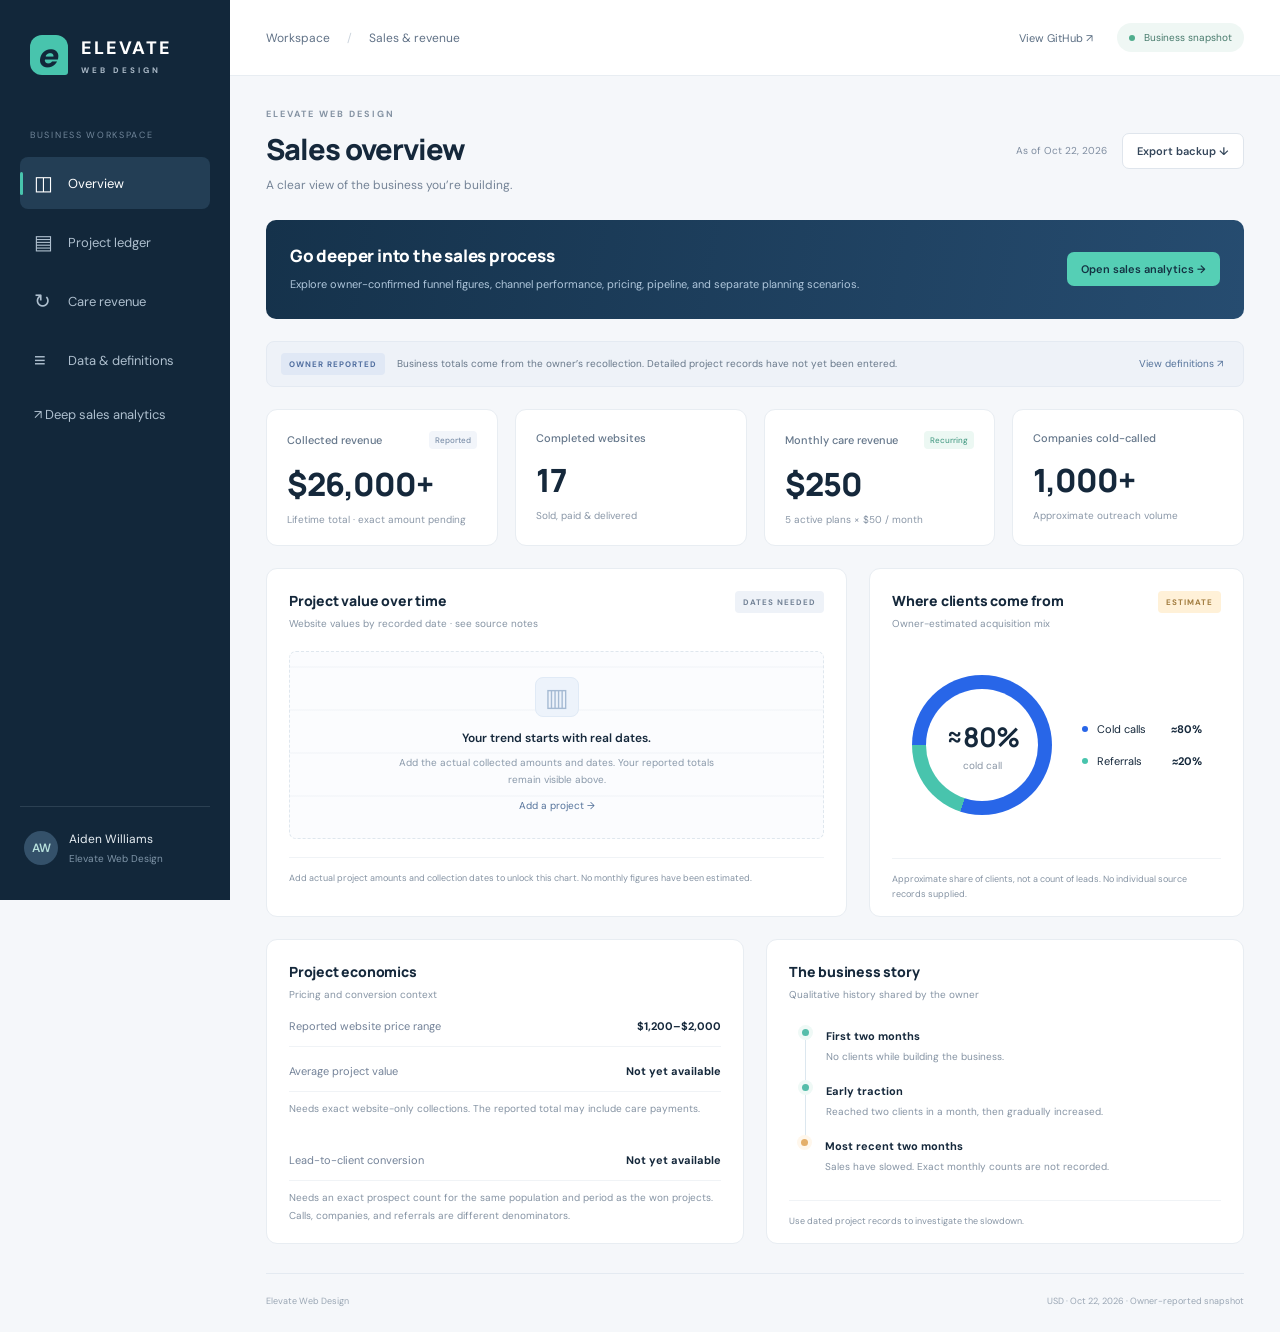
==== commit e54f9d30: "Connect reconstructed won projects to ledger and preserve local entries" ====
--- a/index.html
+++ b/index.html
@@ -9,12 +9,12 @@
 <section id="overview" class="page"><div class="analytics-launch"><div><h2>Go deeper into the sales process</h2><p>Explore owner-confirmed funnel figures, channel performance, pricing, pipeline, and separate planning scenarios.</p></div><a class="button" href="analytics.html">Open sales analytics →</a></div>
 <div class="evidence-strip"><span class="badge reported">OWNER REPORTED</span><span><span id="evidence-summary">Business totals come from the owner’s recollection. Detailed project records have not yet been entered.</span></span><button class="text-button" data-goto="method">View definitions ↗</button></div>
 <div class="kpi-grid"><article class="kpi"><div class="kpi-label">Collected revenue <span class="tag">Reported</span></div><div class="kpi-value" id="reported-revenue"></div><div class="kpi-note">Lifetime total · exact amount pending</div></article><article class="kpi"><div class="kpi-label">Completed websites</div><div class="kpi-value" id="reported-projects"></div><div class="kpi-note">Sold, paid & delivered</div></article><article class="kpi"><div class="kpi-label">Monthly care revenue <span class="tag teal">Recurring</span></div><div class="kpi-value" id="mrr"></div><div class="kpi-note" id="care-note"></div></article><article class="kpi"><div class="kpi-label">Companies cold-called</div><div class="kpi-value" id="contacts"></div><div class="kpi-note">Approximate outreach volume</div></article></div>
-<div class="overview-grid"><article class="panel trend-panel"><div class="panel-head"><div><h2>Revenue over time</h2><p>Paid website totals by final collection month</p></div><span class="badge" id="trend-badge">DATES NEEDED</span></div><div id="overview-trend"></div><div class="panel-foot" id="trend-foot"></div></article><article class="panel"><div class="panel-head"><div><h2>Where clients come from</h2><p>Owner-estimated acquisition mix</p></div><span class="badge estimated">ESTIMATE</span></div><div class="source-display"><div class="donut" id="donut"><div><strong id="cold-share"></strong><span>cold call</span></div></div><div class="legend"><div><i class="swatch blue"></i><span>Cold calls</span><strong id="cold-label"></strong></div><div><i class="swatch mint"></i><span>Referrals</span><strong id="ref-label"></strong></div></div></div><div class="panel-foot">Approximate share of clients, not a count of leads. No individual source records supplied.</div></article></div>
+<div class="overview-grid"><article class="panel trend-panel"><div class="panel-head"><div><h2>Project value over time</h2><p>Website values by recorded date · see source notes</p></div><span class="badge" id="trend-badge">DATES NEEDED</span></div><div id="overview-trend"></div><div class="panel-foot" id="trend-foot"></div></article><article class="panel"><div class="panel-head"><div><h2>Where clients come from</h2><p>Owner-estimated acquisition mix</p></div><span class="badge estimated">ESTIMATE</span></div><div class="source-display"><div class="donut" id="donut"><div><strong id="cold-share"></strong><span>cold call</span></div></div><div class="legend"><div><i class="swatch blue"></i><span>Cold calls</span><strong id="cold-label"></strong></div><div><i class="swatch mint"></i><span>Referrals</span><strong id="ref-label"></strong></div></div></div><div class="panel-foot">Approximate share of clients, not a count of leads. No individual source records supplied.</div></article></div>
 <div class="bottom-grid"><article class="panel"><div class="panel-head"><div><h2>Project economics</h2><p>Pricing and conversion context</p></div></div><div class="stat-row"><span>Reported website price range</span><strong id="price-range"></strong></div><div class="stat-row"><span>Average project value</span><strong>Not yet available</strong></div><p class="small-note">Needs exact website-only collections. The reported total may include care payments.</p><div class="stat-row"><span>Lead-to-client conversion</span><strong>Not yet available</strong></div><p class="small-note">Needs an exact prospect count for the same population and period as the won projects. Calls, companies, and referrals are different denominators.</p></article><article class="panel narrative"><div class="panel-head"><div><h2>The business story</h2><p>Qualitative history shared by the owner</p></div></div><div class="story"><div><span class="story-dot"></span><strong>First two months</strong><p>No clients while building the business.</p></div><div><span class="story-dot"></span><strong>Early traction</strong><p>Reached two clients in a month, then gradually increased.</p></div><div><span class="story-dot orange"></span><strong>Most recent two months</strong><p>Sales have slowed. Exact monthly counts are not recorded.</p></div></div><div class="panel-foot">Use dated project records to investigate the slowdown.</div></article></div>
 </section>
-<section id="projects" class="page" hidden><div class="notice">Your project ledger starts empty. Add real, anonymous records to unlock exact totals and trends. Entries are stored in this browser only.</div><div class="ledger-toolbar"><div class="filters"><label>Lead source<select id="source-filter"><option>All</option><option>Cold call</option><option>Referral</option><option>Other</option><option>Unknown</option></select></label><label>Collection year<select id="year-filter"><option>All</option></select></label></div><div><button class="button" id="export-csv">Export CSV ↓</button> <button class="button primary" id="add-project">+ Add project</button></div></div><div class="kpi-grid ledger-kpis"><article class="kpi"><div class="kpi-label">Entered projects</div><div class="kpi-value" id="ledger-count">0</div><div class="kpi-note">Current filters</div></article><article class="kpi"><div class="kpi-label">Website cash collected</div><div class="kpi-value" id="ledger-revenue">—</div><div class="kpi-note">Entered records only · excludes care</div></article><article class="kpi"><div class="kpi-label">Average entered project</div><div class="kpi-value" id="ledger-average">—</div><div class="kpi-note">Collected website revenue ÷ records</div></article><article class="kpi"><div class="kpi-label">Record coverage</div><div class="kpi-value" id="coverage">0 / 17</div><div class="kpi-note">All entered records / owner-reported sites</div></article></div><article class="panel"><div class="panel-head"><div><h2>Collection trend</h2><p>Entered records only · respects source and year filters</p></div></div><div id="ledger-trend"></div></article><article class="panel table-panel"><div class="panel-head"><div><h2>Completed project records</h2><p>One row per fully paid website · use anonymous labels</p></div><span id="record-count" class="badge">0 RECORDS</span></div><div class="table-scroll"><table><thead><tr><th>ID</th><th>Project</th><th>Collection date</th><th>Source</th><th class="number">Collected (USD)</th><th>Actions</th></tr></thead><tbody id="project-rows"></tbody></table></div><div id="empty-ledger" class="empty-ledger"><strong>Your actual records belong here.</strong><p>Start with a project you remember. Check its final payment date and amount before adding it.</p><button class="button primary" data-add>+ Add your first project</button></div></article></section>
+<section id="projects" class="page" hidden><div class="notice">The ledger includes the 17 reconstructed won projects you confirmed. Values total $26,750. Dates are win-date proxies, not verified payment dates. Your edits save in this browser only.</div><div class="ledger-toolbar"><div class="filters"><label>Lead source<select id="source-filter"><option>All</option><option>Cold call</option><option>Referral</option><option>Other</option><option>Unknown</option></select></label><label>Recorded year<select id="year-filter"><option>All</option></select></label></div><div><button class="button" id="export-csv">Export CSV ↓</button> <button class="button primary" id="add-project">+ Add project</button></div></div><div class="kpi-grid ledger-kpis"><article class="kpi"><div class="kpi-label">Entered projects</div><div class="kpi-value" id="ledger-count">0</div><div class="kpi-note">Current filters</div></article><article class="kpi"><div class="kpi-label">Recorded website value</div><div class="kpi-value" id="ledger-revenue">—</div><div class="kpi-note">Recorded project amounts · excludes care</div></article><article class="kpi"><div class="kpi-label">Average recorded project</div><div class="kpi-value" id="ledger-average">—</div><div class="kpi-note">Recorded website value ÷ records</div></article><article class="kpi"><div class="kpi-label">Record coverage</div><div class="kpi-value" id="coverage">0 / 17</div><div class="kpi-note">All entered records / owner-reported sites</div></article></div><article class="panel"><div class="panel-head"><div><h2>Recorded project-value trend</h2><p>Entered records only · respects source and year filters</p></div></div><div id="ledger-trend"></div></article><article class="panel table-panel"><div class="panel-head"><div><h2>Completed project records</h2><p>One row per website · reconstructed rows retain their source notes</p></div><span id="record-count" class="badge">0 RECORDS</span></div><div class="table-scroll"><table><thead><tr><th>ID</th><th>Project</th><th>Recorded date</th><th>Source</th><th class="number">Value (USD)</th><th>Record basis</th><th>Actions</th></tr></thead><tbody id="project-rows"></tbody></table></div><div id="empty-ledger" class="empty-ledger"><strong>Your actual records belong here.</strong><p>Start with a project you remember. Check its final payment date and amount before adding it.</p><button class="button primary" data-add>+ Add your first project</button></div></article></section>
 <section id="care" class="page" hidden><div class="evidence-strip"><span class="badge reported">OWNER REPORTED</span><span><span id="care-evidence">Tenure is approximate; invoices and receipts have not been reconciled.</span></span></div><div class="kpi-grid"><article class="kpi"><div class="kpi-label">Active care customers</div><div class="kpi-value" id="care-customers"></div><div class="kpi-note">Reported active subscriptions</div></article><article class="kpi"><div class="kpi-label">Current monthly run rate</div><div class="kpi-value" id="care-mrr"></div><div class="kpi-note">Customers × monthly price</div></article><article class="kpi"><div class="kpi-label">Annualized run rate</div><div class="kpi-value" id="care-arr"></div><div class="kpi-note">Current MRR × 12 · not earned revenue</div></article><article class="kpi"><div class="kpi-label">Scheduled charges to date</div><div class="kpi-value" id="care-scheduled"></div><div class="kpi-note">Assumes stated months = billing periods</div></article></div><div class="bottom-grid"><article class="panel"><div class="panel-head"><div><h2>Care-plan cohorts</h2><p>Anonymous groups based on reported tenure</p></div></div><div class="table-scroll"><table><thead><tr><th>Group</th><th>Customers</th><th>Months</th><th class="number">Scheduled USD</th></tr></thead><tbody id="cohort-rows"></tbody></table></div><div class="panel-foot">No calendar start dates inferred. Scheduled = customers × reported months × monthly price, assuming no pauses, discounts, or missed billing periods.</div></article><article class="panel"><div class="panel-head"><div><h2>Recurring revenue, clearly defined</h2><p>Keep the run rate separate from collections</p></div></div><div class="definition"><h3>Monthly recurring revenue</h3><p>What current subscriptions would bill in one month at their stated price.</p><h3>Scheduled historical charges</h3><p>A calculation from your reported customer tenures. It is not proof of payments received.</p><h3>Cash collected</h3><p>Only payments actually received. Payment records are needed to confirm care collections and reconcile the lifetime total.</p></div></article></div></section>
-<section id="method" class="page" hidden><div class="bottom-grid"><article class="panel"><div class="panel-head"><div><h2>Published baseline: what backs each number</h2><p>A transparent starting point for an interview</p></div></div><div class="definition"><h3>Owner-reported totals</h3><p>17 paid and completed sites, $26,000+ collected, $1,200–$2,000 website prices, and roughly over 1,000 companies called. These are recollections, not independently verified records.</p><h3>Owner estimates</h3><p>The approximate 80% cold-call / 20% referral mix is a share of clients. It does not establish exact counts or channel conversion rates.</p><h3>Calculated care metrics</h3><p>5 × $50 = $250/month; $250 × 12 = $3,000 annualized. (2 × 5 + 2 × 4 + 1 × 3) × $50 = $1,050 scheduled charges under the stated tenure convention.</p><h3>Missing details remain missing</h3><p>No invented client records, monthly revenue, exact average project value, or conversion rate. The ledger is an entry tool for reconstructing actual history.</p></div></article><article class="panel"><div class="panel-head"><div><h2>Your data, your copy</h2><p>No account, backend, or automatic CRM connection</p></div></div><div class="definition"><p>The published page contains only the approved aggregate snapshot. Project entries and edits save locally in this browser; they do not update GitHub or anyone else’s dashboard.</p><p>Export a JSON backup before clearing browser storage. Import it on another device to continue. A backup replaces the local copy only after validation.</p><p>Keep client names and payment details out of public commits. The GitHub README explains how to publish an updated anonymous snapshot.</p></div><div class="data-actions"><button class="button" id="import-button">Import JSON backup ↑</button><input type="file" id="import-file" accept=".json,application/json" hidden><button class="button" id="edit-snapshot">Edit business totals</button><button class="button" id="reset-button">Reset this browser</button></div></article></div><article class="panel interview"><span class="badge">INTERVIEW NOTES</span><h2>Explain what you built—and what the data supports.</h2><p>“This browser dashboard separates my reported business totals from detailed records. The current care plans calculate to $250 per month. I left historical trends and exact conversion unavailable until I reconstruct the underlying records. The project ledger then calculates cash collections, average project value, and monthly trends from those entries.”</p><p>This is a browser dashboard, not Power BI. The repository includes SQL reconciliation and a Power BI data model guide for building a native version later. Describe only the tools and work you have actually used.</p></article></section>
+<section id="method" class="page" hidden><div class="bottom-grid"><article class="panel"><div class="panel-head"><div><h2>Published baseline: what backs each number</h2><p>A transparent starting point for an interview</p></div></div><div class="definition"><h3>Owner-reported totals</h3><p>17 paid and completed sites, $26,000+ collected, $1,200–$2,000 website prices, and roughly over 1,000 companies called. These are recollections, not independently verified records.</p><h3>Owner estimates</h3><p>The approximate 80% cold-call / 20% referral mix is a share of clients. It does not establish exact counts or channel conversion rates.</p><h3>Calculated care metrics</h3><p>5 × $50 = $250/month; $250 × 12 = $3,000 annualized. (2 × 5 + 2 × 4 + 1 × 3) × $50 = $1,050 scheduled charges under the stated tenure convention.</p><h3>Reconstructed project ledger</h3><p>The 17 owner-confirmed won projects are loaded with anonymous labels. Recorded project values total $26,750. Their win dates are used as collection-date proxies; original receipts have not been imported or reconciled.</p></div></article><article class="panel"><div class="panel-head"><div><h2>Your data, your copy</h2><p>No account, backend, or automatic CRM connection</p></div></div><div class="definition"><p>The published page contains only the approved aggregate snapshot. Project entries and edits save locally in this browser; they do not update GitHub or anyone else’s dashboard.</p><p>Export a JSON backup before clearing browser storage. Import it on another device to continue. A backup replaces the local copy only after validation.</p><p>Keep client names and payment details out of public commits. The GitHub README explains how to publish an updated anonymous snapshot.</p></div><div class="data-actions"><button class="button" id="import-button">Import JSON backup ↑</button><input type="file" id="import-file" accept=".json,application/json" hidden><button class="button" id="edit-snapshot">Edit business totals</button><button class="button" id="reset-button">Reset this browser</button></div></article></div><article class="panel interview"><span class="badge">INTERVIEW NOTES</span><h2>Explain what you built—and what the data supports.</h2><p>“This browser dashboard separates my reported business totals from detailed records. The current care plans calculate to $250 per month. The ledger contains reconstructed projects whose figures I confirmed. It calculates recorded project value, average value, and monthly trends. Its dates are win-date proxies until I reconcile payment records.”</p><p>This is a browser dashboard, not Power BI. The repository includes SQL reconciliation and a Power BI data model guide for building a native version later. Describe only the tools and work you have actually used.</p></article></section>
 <footer>Elevate Web Design <span>USD · <span id="footer-date"></span> · Owner-reported snapshot</span></footer></div>
 </main>
 <dialog id="project-dialog"><form id="project-form"><div class="modal-head"><div><div class="eyebrow">ACTUAL PROJECT RECORD</div><h2 id="form-title">Add a completed website</h2></div><button type="button" class="icon-button" data-close="project-dialog" aria-label="Close project form">×</button></div><p class="small-note">Enter a fully paid project. Use its final collection date; installment-level cash timing needs a separate payment ledger.</p><label>Project ID<input name="id" required maxlength="80" placeholder="For example: EW-001"></label><label>Anonymous project label<input name="label" required maxlength="100" placeholder="For example: Local service website"></label><div class="form-grid"><label>Total website cash collected (USD)<input name="amount" type="number" min="0" max="1000000000" step="0.01" required></label><label>Final collection date<input name="date" type="date" required></label></div><label>Acquisition source<select name="source"><option>Cold call</option><option>Referral</option><option>Other</option><option>Unknown</option></select></label><p id="project-error" class="error" role="alert"></p><div class="modal-actions"><button type="button" class="button" data-close="project-dialog">Cancel</button><button type="submit" class="button primary">Save project</button></div></form></dialog>
